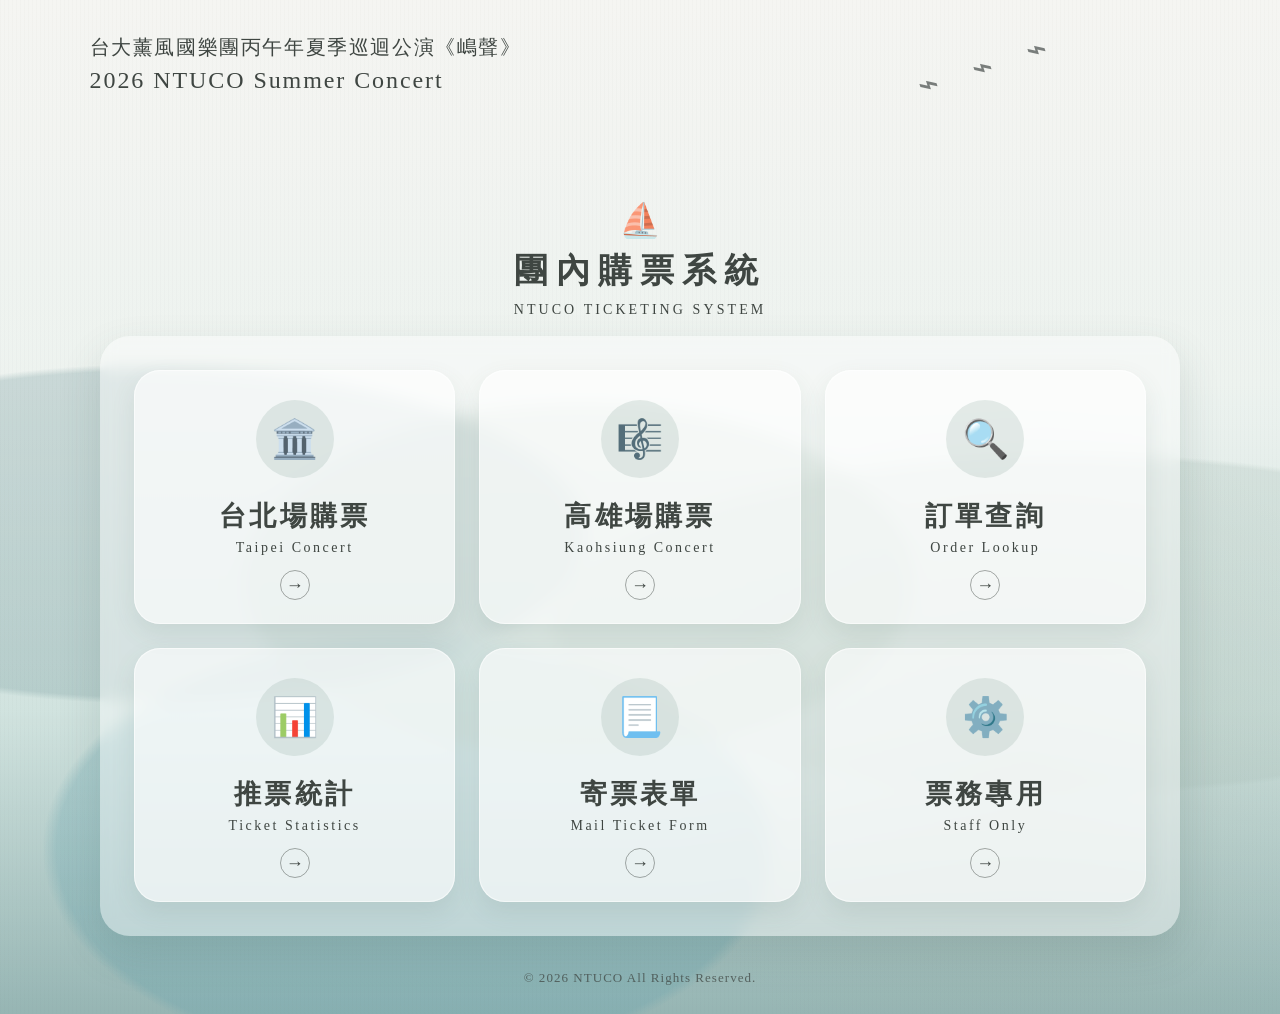
==== index.html @ ab38a542 "Update and rename home.html to index.html" ====
<!DOCTYPE html>
<html lang="zh-Hant">
<head>
  <meta charset="UTF-8" />
  <meta name="viewport" content="width=device-width, initial-scale=1.0" />
  <title>《嶋聲》團內購票系統</title>
  <link rel="stylesheet" href="./index.css" />
</head>

<body>
  <main class="home-page">
    <section class="hero">
      <div class="poster-info">
        <p class="concert-label">台大薰風國樂團丙午年夏季巡迴公演《嶋聲》</p>
        <h1>2026 NTUCO Summer Concert</h1>
      </div>

      <div class="birds">⌁ ⌁ ⌁</div>
    </section>

    <section class="system-title">
      <div class="boat">⛵</div>
      <h2>團內購票系統</h2>
      <p>NTUCO TICKETING SYSTEM</p>
    </section>

    <section class="menu-panel">
      <a href="/orders.html" class="menu-card">
        <div class="icon">🏛️</div>
        <h3>台北場購票</h3>
        <p>Taipei Concert</p>
        <span>→</span>
      </a>

      <a href="/orders.html" class="menu-card">
        <div class="icon">🎼</div>
        <h3>高雄場購票</h3>
        <p>Kaohsiung Concert</p>
        <span>→</span>
      </a>

      <a href="/orders.html" class="menu-card">
        <div class="icon">🔍</div>
        <h3>訂單查詢</h3>
        <p>Order Lookup</p>
        <span>→</span>
      </a>

      <a href="/stats.html" class="menu-card">
        <div class="icon">📊</div>
        <h3>推票統計</h3>
        <p>Ticket Statistics</p>
        <span>→</span>
      </a>

      <a href="/orders.html" class="menu-card">
        <div class="icon">📃</div>
        <h3>寄票表單</h3>
        <p>Mail Ticket Form</p>
        <span>→</span>
      </a>

      <a href="/admin.html" class="menu-card">
        <div class="icon">⚙️</div>
        <h3>票務專用</h3>
        <p>Staff Only</p>
        <span>→</span>
      </a>
    </section>

    <footer>
      © 2026 NTUCO All Rights Reserved.
    </footer>
  </main>
</body>
</html>
---- index.css ----
* {
  box-sizing: border-box;
}

body {
  margin: 0;
  font-family: "Noto Serif TC", "Songti TC", "PMingLiU", serif;
  color: #3f4642;
  background:
    radial-gradient(circle at 80% 75%, rgba(130, 145, 130, 0.22), transparent 28%),
    linear-gradient(to bottom, #f3f3ef 0%, #e9f0ec 38%, #c7ddd8 70%, #7fa5a3 100%);
  min-height: 100vh;
}

.home-page {
  min-height: 100vh;
  padding: 34px 7vw 28px;
  position: relative;
  overflow: hidden;
}

.home-page::before {
  content: "";
  position: absolute;
  inset: 26% -10% 0;
  background:
    radial-gradient(ellipse at 18% 36%, rgba(80, 126, 130, 0.36) 0 24%, transparent 25%),
    radial-gradient(ellipse at 46% 42%, rgba(123, 158, 137, 0.34) 0 28%, transparent 29%),
    radial-gradient(ellipse at 78% 48%, rgba(153, 179, 170, 0.38) 0 30%, transparent 31%),
    radial-gradient(ellipse at 35% 78%, rgba(60, 139, 153, 0.35) 0 25%, transparent 26%);
  opacity: 0.8;
  z-index: 0;
}

.home-page::after {
  content: "";
  position: absolute;
  inset: 0;
  background-image:
    linear-gradient(rgba(255,255,255,0.18), rgba(255,255,255,0.18)),
    repeating-linear-gradient(90deg, rgba(80,80,80,0.025) 0 1px, transparent 1px 4px);
  pointer-events: none;
  z-index: 1;
}

.hero,
.system-title,
.menu-panel,
footer {
  position: relative;
  z-index: 2;
}

.hero {
  min-height: 160px;
}

.concert-label {
  margin: 0 0 6px;
  font-size: 20px;
  letter-spacing: 0.08em;
}

.poster-info h1 {
  margin: 0;
  font-size: 24px;
  font-weight: 500;
  letter-spacing: 0.08em;
}

.dates {
  margin-top: 40px;
  display: grid;
  gap: 22px;
}

.date-block {
  display: flex;
  align-items: center;
  gap: 24px;
}

.date-main {
  font-size: 74px;
  line-height: 1;
  color: #1d1d1b;
  letter-spacing: -0.04em;
}

.time {
  display: block;
  font-size: 26px;
  margin-bottom: 4px;
}

.date-block strong {
  display: block;
  font-size: 25px;
  font-weight: 600;
}

.date-block small {
  display: block;
  font-size: 14px;
  margin-top: 3px;
}

.birds {
  position: absolute;
  top: 10px;
  right: 10vw;
  font-size: 34px;
  letter-spacing: 14px;
  transform: rotate(-18deg);
  color: rgba(55, 62, 60, 0.65);
}

.system-title {
  text-align: center;
  margin-top: 6px;
  margin-bottom: 18px;
}

.boat {
  font-size: 34px;
  margin-bottom: 8px;
  opacity: 0.7;
}

.system-title h2 {
  margin: 0;
  font-size: 34px;
  letter-spacing: 0.24em;
  font-weight: 600;
}

.system-title p {
  margin: 8px 0 0;
  font-size: 14px;
  letter-spacing: 0.22em;
}

.menu-panel {
  max-width: 1080px;
  margin: 0 auto;
  padding: 34px;
  border-radius: 30px;
  background: rgba(255, 255, 255, 0.42);
  backdrop-filter: blur(8px);
  box-shadow: 0 18px 42px rgba(64, 91, 89, 0.16);
  display: grid;
  grid-template-columns: repeat(3, 1fr);
  gap: 24px;
}

.menu-card {
  min-height: 210px;
  padding: 30px 20px 24px;
  border-radius: 26px;
  background: rgba(255, 255, 255, 0.62);
  text-decoration: none;
  color: #3f4642;
  text-align: center;
  box-shadow: inset 0 0 0 1px rgba(255,255,255,0.55),
              0 10px 24px rgba(74, 96, 94, 0.11);
  transition: transform 0.25s ease, background 0.25s ease, box-shadow 0.25s ease;
}

.menu-card:hover {
  transform: translateY(-6px);
  background: rgba(255, 255, 255, 0.82);
  box-shadow: 0 16px 32px rgba(63, 91, 89, 0.18);
}

.icon {
  width: 78px;
  height: 78px;
  margin: 0 auto 20px;
  border-radius: 50%;
  background: rgba(129, 160, 152, 0.2);
  display: flex;
  align-items: center;
  justify-content: center;
  font-size: 38px;
}

.menu-card h3 {
  margin: 0;
  font-size: 27px;
  font-weight: 600;
  letter-spacing: 0.12em;
}

.menu-card p {
  margin: 6px 0 14px;
  font-family: Georgia, serif;
  font-size: 14px;
  letter-spacing: 0.18em;
}

.menu-card span {
  display: inline-flex;
  width: 30px;
  height: 30px;
  border: 1px solid rgba(63, 70, 66, 0.45);
  border-radius: 50%;
  align-items: center;
  justify-content: center;
  font-size: 18px;
}

footer {
  margin-top: 34px;
  text-align: center;
  font-size: 13px;
  letter-spacing: 0.08em;
  opacity: 0.75;
}

@media (max-width: 900px) {
  .home-page {
    padding: 30px 18px 24px;
  }

  .hero {
    min-height: auto;
  }

  .concert-label {
    font-size: 16px;
  }

  .poster-info h1 {
    font-size: 18px;
  }

  .date-main {
    font-size: 54px;
  }

  .time {
    font-size: 21px;
  }

  .date-block strong {
    font-size: 22px;
  }

  .birds {
    display: none;
  }

  .system-title {
    margin-top: 42px;
  }

  .system-title h2 {
    font-size: 28px;
    letter-spacing: 0.16em;
  }

  .menu-panel {
    grid-template-columns: repeat(2, 1fr);
    padding: 22px;
    gap: 16px;
  }

  .menu-card {
    min-height: 180px;
  }

  .menu-card h3 {
    font-size: 23px;
  }
}

@media (max-width: 560px) {
  .dates {
    gap: 16px;
  }

  .date-block {
    gap: 16px;
  }

  .date-main {
    font-size: 48px;
  }

  .menu-panel {
    grid-template-columns: 1fr;
    padding: 18px;
  }

  .menu-card {
    min-height: 160px;
  }
}
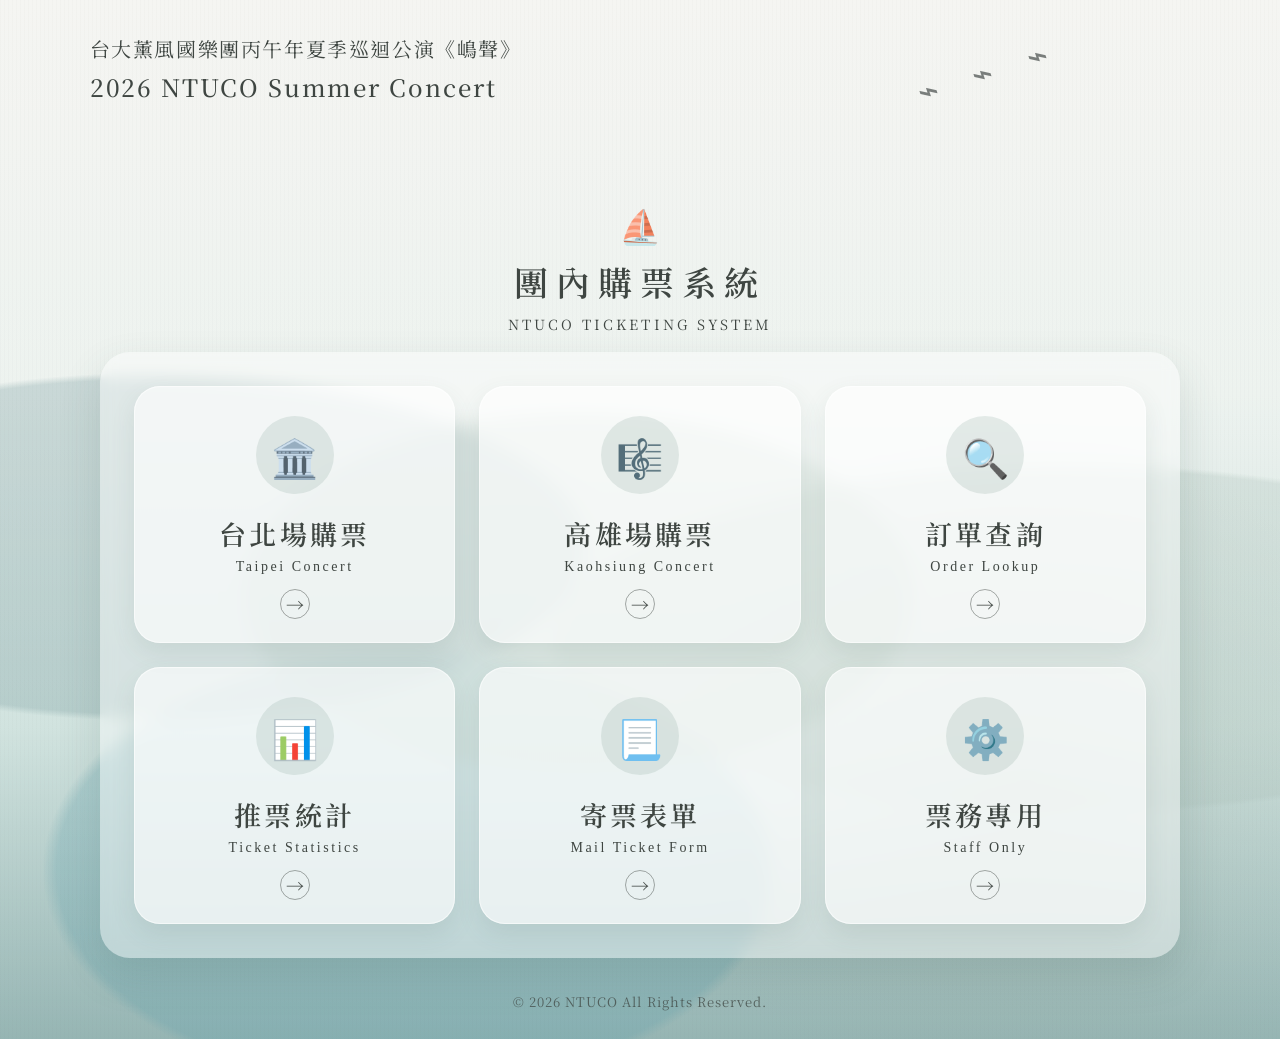
==== commit 00fe0592: "Update index.html" ====
--- a/index.html
+++ b/index.html
@@ -4,6 +4,11 @@
   <meta charset="UTF-8" />
   <meta name="viewport" content="width=device-width, initial-scale=1.0" />
   <title>《嶋聲》團內購票系統</title>
+  <!-- Google Fonts -->
+  <link rel="preconnect" href="https://fonts.googleapis.com">
+  <link rel="preconnect" href="https://fonts.gstatic.com" crossorigin>
+  <link href="https://fonts.googleapis.com/css2?family=Noto+Sans+TC:wght@400;500;700;900&family=Noto+Serif+TC:wght@400;500;700;900&display=swap" rel="stylesheet">
+  <!-- CSS -->
   <link rel="stylesheet" href="./index.css" />
 </head>
 
@@ -25,14 +30,14 @@
     </section>
 
     <section class="menu-panel">
-      <a href="/orders.html" class="menu-card">
+      <a href="/taipei.html" class="menu-card">
         <div class="icon">🏛️</div>
         <h3>台北場購票</h3>
         <p>Taipei Concert</p>
         <span>→</span>
       </a>
 
-      <a href="/orders.html" class="menu-card">
+      <a href="/kaohsiung.html" class="menu-card">
         <div class="icon">🎼</div>
         <h3>高雄場購票</h3>
         <p>Kaohsiung Concert</p>
@@ -53,7 +58,7 @@
         <span>→</span>
       </a>
 
-      <a href="/orders.html" class="menu-card">
+      <a href="/mailing.html" class="menu-card">
         <div class="icon">📃</div>
         <h3>寄票表單</h3>
         <p>Mail Ticket Form</p>
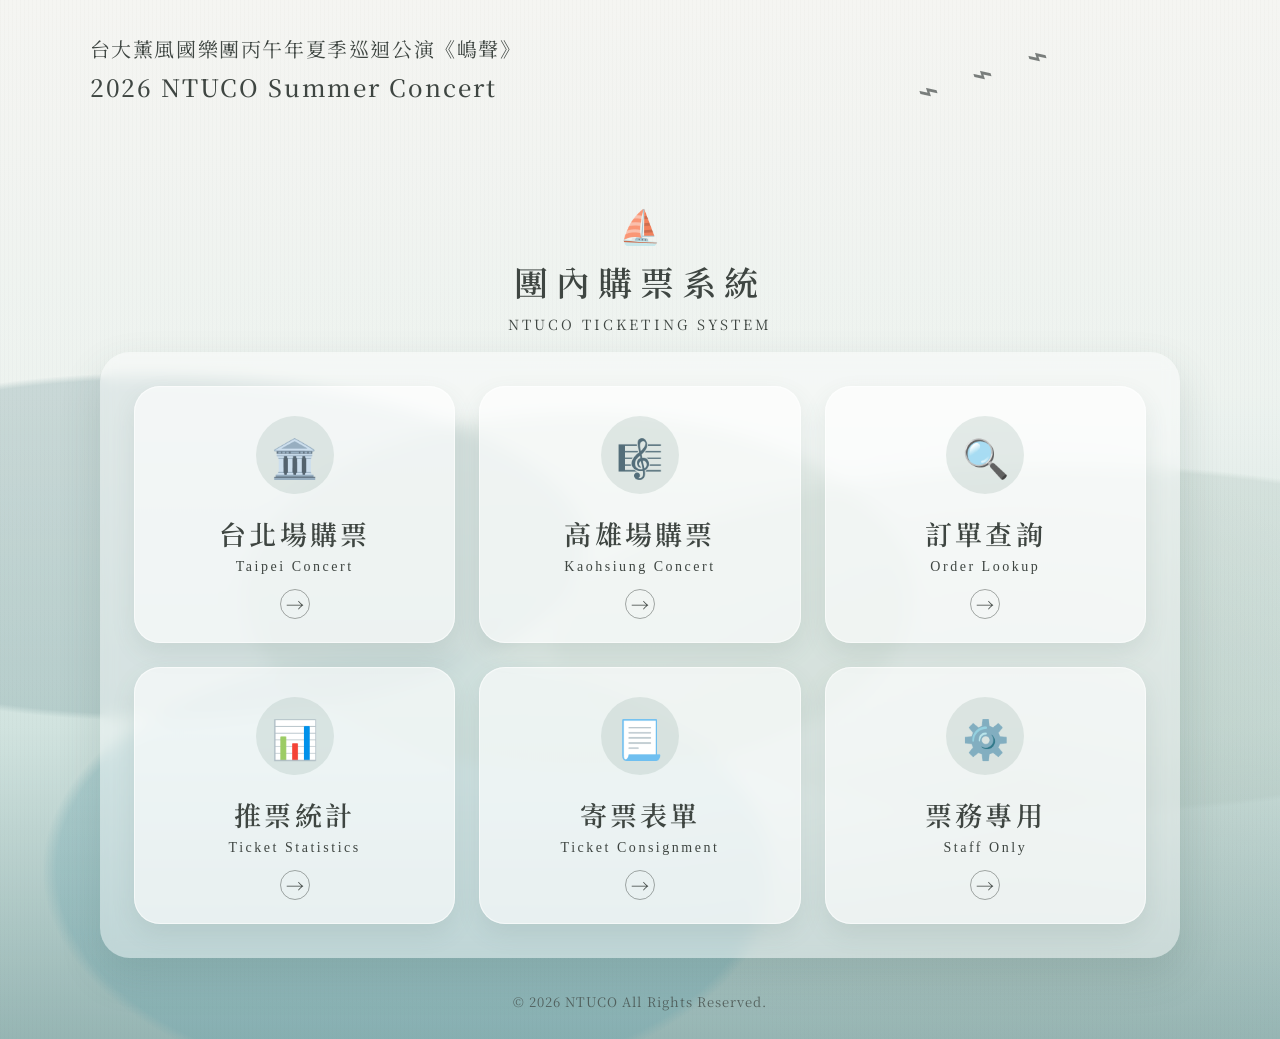
==== commit ce4314c2: "consignment" ====
--- a/index.html
+++ b/index.html
@@ -4,6 +4,7 @@
   <meta charset="UTF-8" />
   <meta name="viewport" content="width=device-width, initial-scale=1.0" />
   <title>《嶋聲》團內購票系統</title>
+  <link rel="icon" type="image/png" href="/NTUCO.png">
   <!-- Google Fonts -->
   <link rel="preconnect" href="https://fonts.googleapis.com">
   <link rel="preconnect" href="https://fonts.gstatic.com" crossorigin>
@@ -58,10 +59,10 @@
         <span>→</span>
       </a>
 
-      <a href="/mailing.html" class="menu-card">
+      <a href="/consignment.html" class="menu-card">
         <div class="icon">📃</div>
         <h3>寄票表單</h3>
-        <p>Mail Ticket Form</p>
+        <p>Ticket Consignment</p>
         <span>→</span>
       </a>
 
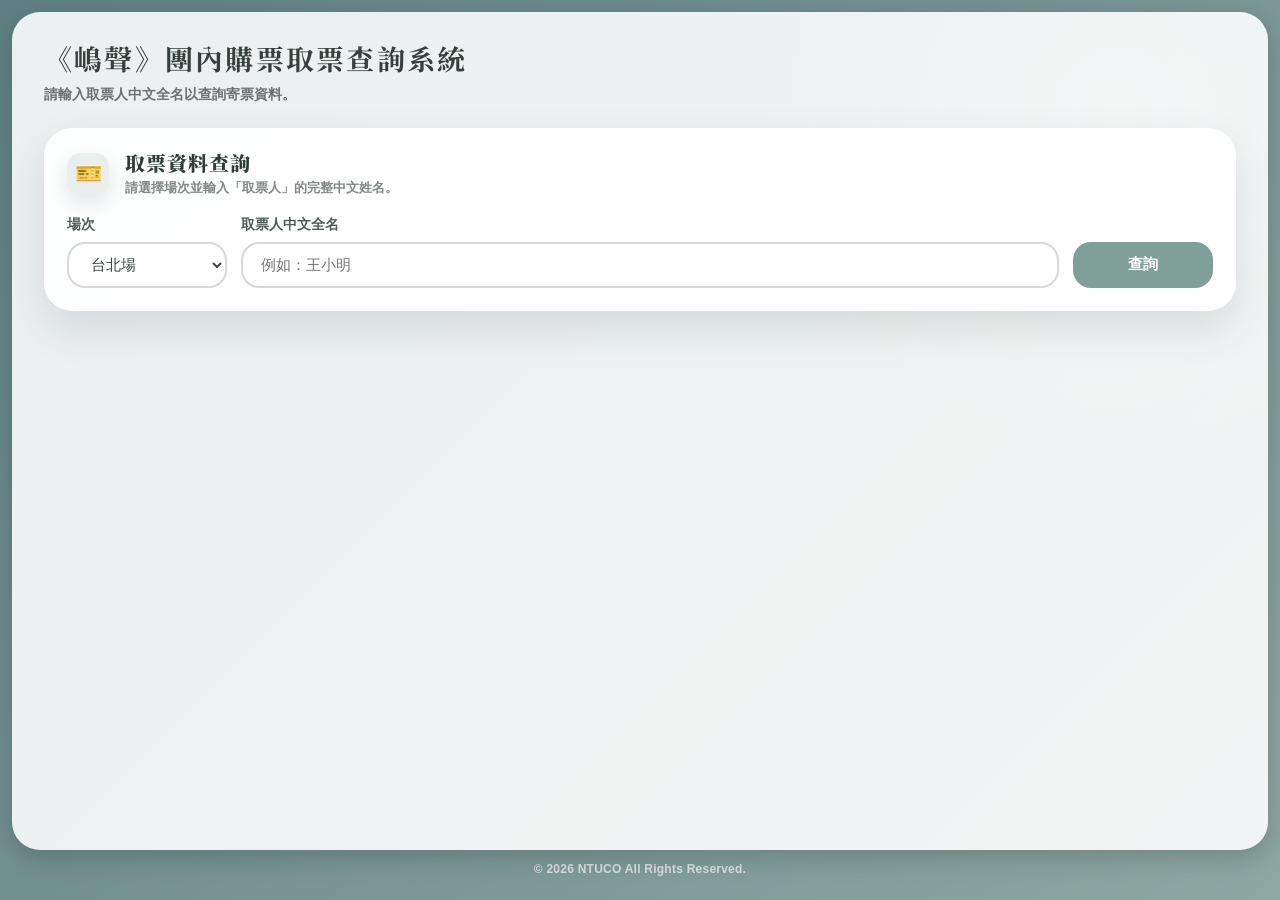
==== commit 96f43da3: "Initial commit" ====
--- a/index.html
+++ b/index.html
@@ -1,82 +1,1037 @@
 <!DOCTYPE html>
 <html lang="zh-Hant">
 <head>
-  <meta charset="UTF-8" />
-  <meta name="viewport" content="width=device-width, initial-scale=1.0" />
-  <title>《嶋聲》團內購票系統</title>
-  <link rel="icon" type="image/png" href="/NTUCO.png">
-  <!-- Google Fonts -->
-  <link rel="preconnect" href="https://fonts.googleapis.com">
-  <link rel="preconnect" href="https://fonts.gstatic.com" crossorigin>
-  <link href="https://fonts.googleapis.com/css2?family=Noto+Sans+TC:wght@400;500;700;900&family=Noto+Serif+TC:wght@400;500;700;900&display=swap" rel="stylesheet">
-  <!-- CSS -->
-  <link rel="stylesheet" href="./index.css" />
+    <meta charset="UTF-8" />
+    <meta name="viewport" content="width=device-width, initial-scale=1" />
+    <title>《嶋聲》團內購票取票查詢系統</title>
+    <link rel="icon" type="image/png" href="/NTUCO.png">
+
+    <link rel="preconnect" href="https://fonts.googleapis.com">
+    <link rel="preconnect" href="https://fonts.gstatic.com" crossorigin>
+    <link href="https://fonts.googleapis.com/css2?family=Noto+Sans+TC:wght@400;500;700;900&family=Noto+Serif+TC:wght@400;500;700;900&display=swap" rel="stylesheet">
+
+    <style>
+        :root {
+            --orders-main: #4f6f73;
+            --orders-accent: #7f9f98;
+            --orders-accent-hover: #6d8d87;
+            --orders-bg-start: #5f7f82;
+            --orders-bg-end: #8ea7a3;
+            --orders-shell-bg: rgba(255,255,255,0.88);
+        }
+
+        * { box-sizing: border-box; }
+
+        body.consignment-page {
+            margin: 0;
+            min-height: 100vh;
+            padding: 12px;
+            font-family: Arial, "Noto Sans TC", sans-serif;
+            color: #3f4642;
+            background: linear-gradient(135deg, var(--orders-bg-start), var(--orders-bg-end));
+        }
+
+        .consignment-shell {
+            position: relative;
+            min-height: calc(100vh - 24px - 38px);
+            overflow-y: auto;
+            background:
+                radial-gradient(circle at 88% 12%, rgba(255,255,255,0.34), transparent 26%),
+                var(--orders-shell-bg);
+            border-radius: 28px;
+            padding: 28px 32px 26px;
+            box-shadow: 0 8px 24px rgba(0, 0, 0, 0.18);
+        }
+
+        .consignment-hero {
+            position: relative;
+            display: flex;
+            align-items: flex-start;
+            justify-content: space-between;
+            gap: 18px;
+            margin-bottom: 24px;
+        }
+
+        .consignment-title-wrap { padding-right: 180px; }
+
+        .consignment-title-wrap h1 {
+            margin: 0;
+            font-family: "Noto Serif TC", "Songti TC", "PMingLiU", serif;
+            font-size: 28px;
+            font-weight: 700;
+            letter-spacing: 0.08em;
+            line-height: 1.35;
+            color: #37403d;
+        }
+
+        .consignment-note.main {
+            margin: 8px 0 0;
+            font-size: 14px;
+            font-weight: 700;
+            color: rgba(55, 64, 61, 0.72);
+        }
+
+        .back-link-btn {
+            position: absolute;
+            top: 0;
+            right: 0;
+            height: 44px;
+            padding: 0 20px;
+            border-radius: 16px;
+            border: 1.5px solid rgba(120,130,126,0.24);
+            background: rgba(255,255,255,0.72);
+            color: #4a5652;
+            font-size: 15px;
+            font-weight: 800;
+            text-decoration: none;
+            display: inline-flex;
+            align-items: center;
+            justify-content: center;
+        }
+
+        .audience-query-card,
+        .consignment-result-card {
+            background: rgba(255,255,255,0.9);
+            border: 1px solid rgba(255,255,255,0.72);
+            border-radius: 28px;
+            box-shadow: 0 18px 42px rgba(45, 65, 62, 0.13), inset 0 1px 0 rgba(255,255,255,0.86);
+        }
+
+        .audience-query-card { padding: 22px; margin-bottom: 22px; }
+
+        .summary-card-header {
+            display: flex;
+            align-items: center;
+            gap: 16px;
+            margin-bottom: 18px;
+        }
+
+        .summary-icon {
+            width: 42px;
+            height: 42px;
+            border-radius: 14px;
+            display: flex;
+            align-items: center;
+            justify-content: center;
+            background: rgba(127,159,152,0.16);
+            box-shadow: 0 8px 18px rgba(79,111,115,0.16);
+            font-size: 22px;
+            flex-shrink: 0;
+        }
+
+        .summary-label {
+            margin: 0;
+            font-family: "Noto Serif TC", "Songti TC", serif;
+            font-size: 20px;
+            font-weight: 900;
+            letter-spacing: 0.05em;
+            line-height: 1.15;
+            color: #2f3c39;
+        }
+
+        .query-card-note {
+            margin: 5px 0 0;
+            color: rgba(55,64,61,0.62);
+            font-size: 13px;
+            font-weight: 800;
+            line-height: 1.45;
+        }
+
+        .audience-query-form {
+            display: grid;
+            grid-template-columns: 160px minmax(240px, 1fr) 140px;
+            gap: 14px;
+            align-items: end;
+        }
+
+        .consignment-field {
+            display: flex;
+            flex-direction: column;
+            gap: 8px;
+        }
+
+        .consignment-field span {
+            color: #4e5b58;
+            font-size: 14px;
+            font-weight: 900;
+        }
+
+        .consignment-field input,
+        .consignment-field select {
+            width: 100%;
+            height: 46px;
+            border: 2px solid #d8d8d8;
+            border-radius: 18px;
+            padding: 0 18px;
+            font-size: 15px;
+            outline: none;
+            background: #fff;
+            color: #3f4642;
+        }
+
+        .consignment-field input:focus,
+        .consignment-field select:focus {
+            border-color: var(--orders-accent);
+            box-shadow: 0 0 0 4px rgba(127,159,152,0.16);
+        }
+
+        .consignment-search-btn {
+            height: 46px;
+            padding: 0 24px;
+            border: none;
+            border-radius: 18px;
+            background: var(--orders-accent);
+            color: white;
+            font-size: 15px;
+            font-weight: 800;
+            cursor: pointer;
+        }
+
+        .consignment-search-btn:hover { background: var(--orders-accent-hover); }
+        .consignment-search-btn:disabled { opacity: 0.55; cursor: not-allowed; }
+
+        .form-message {
+            margin: 12px 0 0;
+            padding: 14px 18px;
+            border-radius: 18px;
+            background: #fff8f7;
+            border: 1.5px solid #f0a59a;
+            color: #d64545;
+            font-size: 14px;
+            font-weight: 800;
+            line-height: 1.55;
+        }
+
+        .form-message.success {
+            background: #f2fbf6;
+            border-color: rgba(36,145,103,0.2);
+            color: #249167;
+        }
+
+        .hidden { display: none !important; }
+
+        .consignment-result-card { padding: 18px; }
+
+        .result-header {
+            display: flex;
+            align-items: flex-start;
+            justify-content: space-between;
+            gap: 14px;
+            margin-bottom: 12px;
+        }
+
+        .result-header h2 {
+            margin: 0;
+            font-family: "Noto Serif TC", "Songti TC", serif;
+            font-size: 22px;
+            font-weight: 900;
+            letter-spacing: 0.05em;
+            color: #2f3c39;
+        }
+
+        .result-header p {
+            margin: 4px 0 0;
+            color: rgba(55,64,61,0.62);
+            font-size: 14px;
+            font-weight: 800;
+            line-height: 1.45;
+        }
+
+        .query-summary-grid {
+            display: grid;
+            grid-template-columns: repeat(5, minmax(0, 1fr));
+            gap: 10px;
+            margin: 0 0 14px;
+        }
+
+        .query-summary-item {
+            padding: 12px 14px;
+            border-radius: 18px;
+            border: 1.5px solid rgba(120,130,126,0.16);
+            background: rgba(255,255,255,0.78);
+        }
+
+        .query-summary-item span {
+            display: block;
+            margin-bottom: 4px;
+            color: rgba(55,64,61,0.66);
+            font-size: 12px;
+            font-weight: 900;
+        }
+
+        .query-summary-item strong {
+            color: var(--orders-main);
+            font-size: 18px;
+            font-weight: 900;
+        }
+
+        .query-summary-item.highlight { background: #e9f7ef; border-color: rgba(36,145,103,0.16); }
+        .query-summary-item.highlight strong { color: #249167; }
+        .query-summary-item.warning { background: #fff7e8; border-color: rgba(199,143,45,0.18); }
+        .query-summary-item.warning strong { color: #9a6b24; }
+        .query-summary-item.blue { background: #eaf1ff; border-color: rgba(53,111,203,0.16); }
+        .query-summary-item.blue strong { color: #356fcb; }
+
+        .consignment-record-list {
+            display: flex;
+            flex-direction: column;
+            gap: 10px;
+        }
+
+        .consignment-record-card {
+            padding: 15px 16px;
+            border-radius: 22px;
+            border: 1.5px solid rgba(120,130,126,0.14);
+            background: rgba(255,255,255,0.84);
+        }
+
+        .compact-record-top {
+            display: grid;
+            grid-template-columns: 96px 1fr auto;
+            align-items: center;
+            gap: 12px;
+        }
+
+        .consignment-id-pill {
+            min-width: 88px;
+            padding: 8px 10px;
+            border-radius: 999px;
+            background: var(--orders-main);
+            color: white;
+            font-size: 14px;
+            font-weight: 900;
+            text-align: center;
+            letter-spacing: 0.03em;
+        }
+
+        .vip-id-pill { background: #9a6b24; }
+
+        .compact-record-name {
+            font-size: 19px;
+            font-weight: 900;
+            color: #2f3c39;
+        }
+
+        .compact-record-sub {
+            margin-top: 4px;
+            color: rgba(55,64,61,0.68);
+            font-size: 13px;
+            font-weight: 800;
+            line-height: 1.55;
+        }
+
+        .record-status-pill {
+            min-width: 180px;
+            min-height: 38px;
+            padding: 0 14px;
+            border-radius: 999px;
+            display: inline-flex;
+            align-items: center;
+            justify-content: center;
+            font-size: 13px;
+            font-weight: 900;
+            white-space: nowrap;
+        }
+
+        .record-status-pill.open { background: #e9f7ef; color: #249167; }
+        .record-status-pill.done { background: #eaf1ff; color: #356fcb; }
+        .record-status-pill.closed { background: #fff7e8; color: #9a6b24; }
+        .record-status-pill.free-pending { background: #f1f5f4; color: #65716e; }
+
+        .audience-note-box {
+            margin-top: 14px;
+            padding: 14px 16px;
+            border-radius: 18px;
+            background: #fff7e8;
+            border: 1.5px solid rgba(199,143,45,0.18);
+            color: #7b5a27;
+            font-size: 14px;
+            font-weight: 900;
+            line-height: 1.65;
+            text-align: center;
+        }
+
+
+        /* Old-site style result display */
+        .audience-table-wrap {
+            width: 100%;
+            overflow-x: auto;
+        }
+
+        .audience-result-table {
+            width: 100%;
+            min-width: 760px;
+            border-collapse: collapse;
+            background: rgba(255,255,255,0.9);
+            border-radius: 20px;
+            overflow: hidden;
+        }
+
+        .audience-result-table th,
+        .audience-result-table td {
+            padding: 14px 12px;
+            border-bottom: 1px solid rgba(120,130,126,0.14);
+            text-align: center;
+            font-size: 14px;
+            font-weight: 800;
+            color: #3f4642;
+            vertical-align: middle;
+        }
+
+        .audience-result-table th {
+            background: rgba(127,159,152,0.16);
+            color: #2f3c39;
+            font-weight: 900;
+            white-space: nowrap;
+        }
+
+        .audience-result-table tr:last-child td {
+            border-bottom: none;
+        }
+
+        .audience-id-capsule,
+        .audience-money-capsule {
+            display: inline-flex;
+            align-items: center;
+            justify-content: center;
+            min-width: 86px;
+            padding: 7px 12px;
+            border-radius: 999px;
+            font-size: 14px;
+            font-weight: 900;
+            line-height: 1;
+            white-space: nowrap;
+        }
+
+        .audience-id-capsule {
+            background: var(--orders-main);
+            color: white;
+        }
+
+        .audience-id-capsule.vip {
+            background: #9a6b24;
+        }
+
+        .audience-money-capsule {
+            background: #fff7e8;
+            color: #9a6b24;
+            border: 1.5px solid rgba(199,143,45,0.18);
+        }
+
+        .audience-status-text {
+            font-weight: 900;
+            white-space: nowrap;
+        }
+
+        .audience-status-text.ready {
+            color: #249167;
+        }
+
+        .audience-status-text.done {
+            color: #356fcb;
+        }
+
+        .audience-status-text.pending {
+            color: #9a6b24;
+        }
+
+        .audience-status-text.free {
+            color: #9a6b24;
+        }
+
+        .audience-mobile-list {
+            display: none;
+            flex-direction: column;
+            gap: 12px;
+        }
+
+        .audience-ticket-card {
+            padding: 16px;
+            border-radius: 20px;
+            border: 1.5px solid rgba(120,130,126,0.16);
+            background: rgba(255,255,255,0.86);
+        }
+
+        .audience-ticket-row {
+            display: flex;
+            align-items: flex-start;
+            justify-content: space-between;
+            gap: 14px;
+            padding: 7px 0;
+            border-bottom: 1px solid rgba(120,130,126,0.10);
+            font-size: 15px;
+            line-height: 1.45;
+        }
+
+        .audience-ticket-row:last-child {
+            border-bottom: none;
+            padding-bottom: 0;
+        }
+
+        .audience-ticket-label {
+            color: rgba(55,64,61,0.66);
+            font-weight: 900;
+            white-space: nowrap;
+        }
+
+        .audience-ticket-value {
+            color: #2f3c39;
+            font-weight: 900;
+            text-align: right;
+        }
+
+        .empty-state {
+            padding: 20px;
+            color: rgba(55,64,61,0.66);
+            font-size: 15px;
+            font-weight: 900;
+            text-align: center;
+        }
+
+        .updated-time {
+            margin-top: 12px;
+            color: rgba(55,64,61,0.62);
+            font-size: 13px;
+            font-weight: 800;
+            text-align: center;
+        }
+
+        .page-footer {
+            height: 38px;
+            display: flex;
+            align-items: center;
+            justify-content: center;
+
+            font-family: Arial, "Noto Sans TC", sans-serif;
+            color: rgba(255,255,255,0.68);
+            font-size: 12px;
+            font-weight: 600;
+            letter-spacing: 0.02em;
+        }
+
+        .orders-loading-overlay {
+            position: fixed;
+            inset: 0;
+            z-index: 1000;
+            display: flex;
+            align-items: center;
+            justify-content: center;
+            background: rgba(31, 42, 40, 0.35);
+            backdrop-filter: blur(4px);
+        }
+
+        .orders-loading-card {
+            min-width: 180px;
+            padding: 22px 24px;
+            border-radius: 24px;
+            background: rgba(255,255,255,0.94);
+            box-shadow: 0 16px 40px rgba(0,0,0,0.18);
+            color: #37403d;
+            font-size: 15px;
+            font-weight: 900;
+            text-align: center;
+        }
+
+        .orders-loading-spinner {
+            width: 34px;
+            height: 34px;
+            margin: 0 auto 12px;
+            border-radius: 50%;
+            border: 4px solid rgba(127,159,152,0.25);
+            border-top-color: var(--orders-accent);
+            animation: spin 0.9s linear infinite;
+        }
+
+        @keyframes spin { to { transform: rotate(360deg); } }
+
+        @media (max-width: 860px) {
+            .consignment-shell { padding: 24px 18px; }
+            .consignment-title-wrap { padding-right: 0; }
+            .back-link-btn { position: static; margin-top: 2px; }
+            .consignment-hero { flex-direction: column; }
+            .audience-query-form { grid-template-columns: 1fr; }
+            .query-summary-grid { grid-template-columns: repeat(2, minmax(0, 1fr)); }
+            .query-summary-item.highlight { grid-column: 1 / -1; }
+            .compact-record-top { grid-template-columns: 1fr; gap: 8px; }
+            .compact-record-sub { white-space: normal; }
+            .record-status-pill { width: 100%; min-width: 0; }
+            .consignment-id-pill { width: fit-content; min-width: 88px; }
+            .audience-table-wrap { display: none; }
+            .audience-mobile-list { display: flex; }
+        }
+
+        @media (max-width: 560px) {
+            body.consignment-page { padding: 8px; }
+            .consignment-shell { min-height: calc(100vh - 16px - 38px); border-radius: 24px; }
+            .consignment-title-wrap h1 { font-size: 24px; }
+            .query-summary-grid { grid-template-columns: 1fr; }
+            .query-summary-item.highlight { grid-column: auto; }
+        }
+    </style>
 </head>
 
-<body>
-  <main class="home-page">
-    <section class="hero">
-      <div class="poster-info">
-        <p class="concert-label">台大薰風國樂團丙午年夏季巡迴公演《嶋聲》</p>
-        <h1>2026 NTUCO Summer Concert</h1>
-      </div>
-
-      <div class="birds">⌁ ⌁ ⌁</div>
-    </section>
-
-    <section class="system-title">
-      <div class="boat">⛵</div>
-      <h2>團內購票系統</h2>
-      <p>NTUCO TICKETING SYSTEM</p>
-    </section>
-
-    <section class="menu-panel">
-      <a href="/taipei.html" class="menu-card">
-        <div class="icon">🏛️</div>
-        <h3>台北場購票</h3>
-        <p>Taipei Concert</p>
-        <span>→</span>
-      </a>
-
-      <a href="/kaohsiung.html" class="menu-card">
-        <div class="icon">🎼</div>
-        <h3>高雄場購票</h3>
-        <p>Kaohsiung Concert</p>
-        <span>→</span>
-      </a>
-
-      <a href="/orders.html" class="menu-card">
-        <div class="icon">🔍</div>
-        <h3>訂單查詢</h3>
-        <p>Order Lookup</p>
-        <span>→</span>
-      </a>
-
-      <a href="/stats.html" class="menu-card">
-        <div class="icon">📊</div>
-        <h3>推票統計</h3>
-        <p>Ticket Statistics</p>
-        <span>→</span>
-      </a>
-
-      <a href="/consignment.html" class="menu-card">
-        <div class="icon">📃</div>
-        <h3>寄票表單</h3>
-        <p>Ticket Consignment</p>
-        <span>→</span>
-      </a>
-
-      <a href="/admin.html" class="menu-card">
-        <div class="icon">⚙️</div>
-        <h3>票務專用</h3>
-        <p>Staff Only</p>
-        <span>→</span>
-      </a>
-    </section>
-
-    <footer>
-      © 2026 NTUCO All Rights Reserved.
+<body class="consignment-page audience-query-page">
+    <main class="consignment-shell">
+        <header class="consignment-hero">
+            <div class="consignment-title-wrap">
+                <h1>《嶋聲》團內購票取票查詢系統</h1>
+                <p class="consignment-note main">
+                    請輸入取票人中文全名以查詢寄票資料。
+                </p>
+            </div>
+        </header>
+
+        <section class="audience-query-card">
+            <div class="summary-card-header">
+                <div class="summary-icon">🎫</div>
+                <div>
+                    <div class="summary-label">取票資料查詢</div>
+                    <p class="query-card-note">
+                        請選擇場次並輸入「取票人」的完整中文姓名。
+                    </p>
+                </div>
+            </div>
+
+            <form id="audience-query-form" class="audience-query-form">
+                <label class="consignment-field">
+                    <span>場次</span>
+                    <select id="concert-code">
+                        <option value="tp">台北場</option>
+                        <option value="kh">高雄場</option>
+                    </select>
+                </label>
+
+                <label class="consignment-field">
+                    <span>取票人中文全名</span>
+                    <input id="audience-name" type="text" inputmode="text" autocomplete="name" placeholder="例如：王小明">
+                </label>
+
+                <button id="search-btn" class="consignment-search-btn" type="submit">
+                    查詢
+                </button>
+            </form>
+
+            <div id="form-message" class="form-message hidden"></div>
+        </section>
+
+        <section id="result-card" class="consignment-result-card query-result-card hidden">
+            <div class="result-header">
+                <div>
+                    <h2 id="result-title">查詢結果</h2>
+                    <p id="result-note">請確認以下資料。</p>
+                </div>
+            </div>
+
+            <div id="summary-grid" class="query-summary-grid hidden">
+                <div class="query-summary-item">
+                    <span>取票筆數</span>
+                    <strong id="record-count">0 筆</strong>
+                </div>
+                <div class="query-summary-item">
+                    <span>總張數</span>
+                    <strong id="ticket-count">0 張</strong>
+                </div>
+                <div class="query-summary-item highlight">
+                    <span>應付金額</span>
+                    <strong id="total-amount">$0</strong>
+                </div>
+                <div class="query-summary-item warning">
+                    <span>尚未可取</span>
+                    <strong id="pending-count">0 筆</strong>
+                </div>
+                <div class="query-summary-item blue">
+                    <span>可取／已取</span>
+                    <strong id="ready-count">0 筆</strong>
+                </div>
+            </div>
+
+            <div id="result-list" class="consignment-record-list"></div>
+            <div id="audience-note" class="audience-note-box hidden"></div>
+            <div id="updated-time" class="updated-time"></div>
+        </section>
+    </main>
+
+    <footer class="page-footer">
+        © 2026 NTUCO All Rights Reserved.
     </footer>
-  </main>
+
+    <div id="loading-overlay" class="orders-loading-overlay hidden">
+        <div class="orders-loading-card">
+            <div class="orders-loading-spinner"></div>
+            <div>查詢中...</div>
+        </div>
+    </div>
+
+    <script>
+        const form = document.getElementById("audience-query-form");
+        const concertCodeInput = document.getElementById("concert-code");
+        const audienceNameInput = document.getElementById("audience-name");
+        const searchBtn = document.getElementById("search-btn");
+        const formMessage = document.getElementById("form-message");
+        const resultCard = document.getElementById("result-card");
+        const resultTitle = document.getElementById("result-title");
+        const resultNote = document.getElementById("result-note");
+        const summaryGrid = document.getElementById("summary-grid");
+        const resultList = document.getElementById("result-list");
+        const audienceNote = document.getElementById("audience-note");
+        const updatedTime = document.getElementById("updated-time");
+        const loadingOverlay = document.getElementById("loading-overlay");
+
+        const recordCountEl = document.getElementById("record-count");
+        const ticketCountEl = document.getElementById("ticket-count");
+        const totalAmountEl = document.getElementById("total-amount");
+        const pendingCountEl = document.getElementById("pending-count");
+        const readyCountEl = document.getElementById("ready-count");
+
+        const concertLabels = {
+            tp: "台北場",
+            kh: "高雄場",
+        };
+
+        let searching = false;
+
+        form.addEventListener("submit", async (event) => {
+            event.preventDefault();
+            await searchAudienceRecords();
+        });
+
+        audienceNameInput.addEventListener("keydown", (event) => {
+            if (event.key === "Enter") {
+                event.preventDefault();
+                searchAudienceRecords();
+            }
+        });
+
+        async function searchAudienceRecords() {
+            if (searching) return;
+
+            const concertCode = concertCodeInput.value;
+            const audienceName = audienceNameInput.value.trim();
+
+            clearMessage();
+
+            if (!audienceName) {
+                showMessage("請輸入取票人中文全名");
+                return;
+            }
+
+            if (!isValidChineseFullName(audienceName)) {
+                showMessage("請輸入完整中文姓名；本系統不接受暱稱、英文、空白或部分姓名查詢。");
+                return;
+            }
+
+            searching = true;
+            searchBtn.disabled = true;
+            loadingOverlay.classList.remove("hidden");
+
+            try {
+                const response = await fetch("/api/consignment/audience-lookup", {
+                    method: "POST",
+                    headers: {
+                        "Content-Type": "application/json",
+                    },
+                    body: JSON.stringify({
+                        concert_code: concertCode,
+                        audience_name: audienceName,
+                    }),
+                });
+
+                const result = await response.json();
+
+                if (!response.ok || !result.success) {
+                    showEmpty(result.message || "查詢失敗，請稍後再試");
+                    return;
+                }
+
+                // 保險：即使後端日後改成支援模糊搜尋，觀眾頁仍只顯示完全符合姓名的資料。
+                const records = (result.records || []).filter((record) => {
+                    return normalizeName(record.audience_name) === normalizeName(audienceName);
+                });
+
+                if (!records.length) {
+                    showEmpty("查無資料，請確認姓名與寄票人填寫的取票人姓名完全一致，或至前台確認。");
+                    return;
+                }
+
+                renderRecords(records, concertCode, audienceName);
+            } catch (error) {
+                showEmpty("網路或伺服器錯誤，請稍後再試");
+            } finally {
+                searching = false;
+                searchBtn.disabled = false;
+                loadingOverlay.classList.add("hidden");
+            }
+        }
+
+        function renderRecords(records, concertCode, audienceName) {
+            resultCard.classList.remove("hidden");
+            summaryGrid.classList.add("hidden");
+
+            const sortedRecords = [...records].sort((a, b) => {
+                const aPicked = (a.pickup_status || "pending") === "picked_up";
+                const bPicked = (b.pickup_status || "pending") === "picked_up";
+                return Number(aPicked) - Number(bPicked);
+            });
+
+            const ticketCount = sortedRecords.reduce((sum, record) => {
+                return sum + Number(record.quantity || 0);
+            }, 0);
+
+            resultTitle.textContent = `${maskChineseName(audienceName)} 的取票資料`;
+            resultNote.textContent = `${concertLabels[concertCode] || concertCode}｜共 ${sortedRecords.length} 筆資料。請向前台告知畫面上的編號。`;
+
+            const tableRows = sortedRecords.map(createTableRow).join("");
+            const mobileCards = sortedRecords.map(createMobileCard).join("");
+
+            resultList.innerHTML = `
+                <div class="audience-table-wrap">
+                    <table class="audience-result-table">
+                        <thead>
+                            <tr>
+                                <th>編號</th>
+                                <th>取票人</th>
+                                <th>張數</th>
+                                <th>付款情況</th>
+                                <th>寄票人</th>
+                                <th>取票狀態</th>
+                            </tr>
+                        </thead>
+                        <tbody>
+                            ${tableRows}
+                        </tbody>
+                    </table>
+                </div>
+
+                <div class="audience-mobile-list">
+                    ${mobileCards}
+                </div>
+            `;
+
+            const hasVipTicket = sortedRecords.some((record) => {
+                const ownerName = String(record.owner_name || "");
+                const id = String(record.consignment_id || "").toUpperCase();
+                return ownerName.includes("貴賓票") || ownerName.includes("高手觀摩") || id.includes("VIP");
+            });
+
+            audienceNote.classList.remove("hidden");
+            audienceNote.innerHTML = hasVipTicket
+                ? "🎟️ 領取貴賓票者可直接前往前台領票，前台人員將會給予協助～祝您聆聽愉快！"
+                : "請備好整數零錢，並於前台告知畫面上的編號，謝謝！";
+
+            updatedTime.textContent = `資料查詢時間：${formatNow()}`;
+            resultCard.scrollIntoView({ behavior: "smooth", block: "start" });
+        }
+
+        function displayConsignmentId(record) {
+            const raw = String(record.consignment_id || record.number || "").trim();
+
+            // 觀眾頁隱藏場次前綴 TP / KH：TP0005 → 0005；KH0005 → 0005；TPVIP01 → VIP01。
+            return raw.replace(/^(TP|KH)/i, "") || "-";
+        }
+
+        function createTableRow(record) {
+            const rawConsignmentId = record.consignment_id || "-";
+            const consignmentId = displayConsignmentId(record);
+            const isVipConsignment = String(rawConsignmentId).toUpperCase().includes("VIP");
+            const quantity = Number(record.quantity || 0);
+            const payDisplay = paymentDisplay(record);
+            const pickup = pickupDisplay(record);
+
+            return `
+                <tr>
+                    <td>
+                        <span class="audience-id-capsule ${isVipConsignment ? "vip" : ""}">
+                            ${escapeHtml(consignmentId)}
+                        </span>
+                    </td>
+                    <td>${escapeHtml(maskChineseName(record.audience_name || "-"))}</td>
+                    <td>${quantity} 張</td>
+                    <td>${payDisplay}</td>
+                    <td>${escapeHtml(displayOwnerName(record.owner_name || "-"))}</td>
+                    <td>
+                        <span class="audience-status-text ${pickup.className}">
+                            ${escapeHtml(pickup.text)}
+                        </span>
+                    </td>
+                </tr>
+            `;
+        }
+
+        function createMobileCard(record) {
+            const rawConsignmentId = record.consignment_id || "-";
+            const consignmentId = displayConsignmentId(record);
+            const isVipConsignment = String(rawConsignmentId).toUpperCase().includes("VIP");
+            const quantity = Number(record.quantity || 0);
+            const payDisplay = paymentDisplay(record);
+            const pickup = pickupDisplay(record);
+
+            return `
+                <article class="audience-ticket-card">
+                    <div class="audience-ticket-row">
+                        <span class="audience-ticket-label">編號</span>
+                        <span class="audience-ticket-value">
+                            <span class="audience-id-capsule ${isVipConsignment ? "vip" : ""}">
+                                ${escapeHtml(consignmentId)}
+                            </span>
+                        </span>
+                    </div>
+                    <div class="audience-ticket-row">
+                        <span class="audience-ticket-label">取票人</span>
+                        <span class="audience-ticket-value">${escapeHtml(maskChineseName(record.audience_name || "-"))}</span>
+                    </div>
+                    <div class="audience-ticket-row">
+                        <span class="audience-ticket-label">張數</span>
+                        <span class="audience-ticket-value">${quantity} 張</span>
+                    </div>
+                    <div class="audience-ticket-row">
+                        <span class="audience-ticket-label">付款</span>
+                        <span class="audience-ticket-value">${payDisplay}</span>
+                    </div>
+                    <div class="audience-ticket-row">
+                        <span class="audience-ticket-label">寄票人</span>
+                        <span class="audience-ticket-value">${escapeHtml(displayOwnerName(record.owner_name || "-"))}</span>
+                    </div>
+                    <div class="audience-ticket-row">
+                        <span class="audience-ticket-label">取票狀態</span>
+                        <span class="audience-ticket-value audience-status-text ${pickup.className}">${escapeHtml(pickup.text)}</span>
+                    </div>
+                </article>
+            `;
+        }
+
+        function paymentDisplay(record) {
+            const price = Number(record.price || 0);
+            const paymentStatus = record.payment_status || "unpaid";
+
+            if (paymentStatus === "free" || price === 0) {
+                return "無需付款";
+            }
+
+            const amountText = `$${price.toLocaleString("zh-TW")}`;
+
+            if (paymentStatus === "paid") {
+                return `已完成付款 <span class="audience-money-capsule">${amountText}</span>`;
+            }
+
+            return `需要付款 <span class="audience-money-capsule">${amountText}</span>`;
+        }
+
+        function pickupDisplay(record) {
+            const pickupStatus = record.pickup_status || "pending";
+
+            // 取票狀態的顏色只依 pickup_status 判斷，
+            // 不受是否需要付款影響。
+            if (pickupStatus === "picked_up") {
+                return { text: "已取票", className: "done" };
+            }
+
+            if (pickupStatus === "sent") {
+                return { text: "尚未取票", className: "ready" };
+            }
+
+            return { text: "尚未寄放前台", className: "pending" };
+        }
+
+        function consignmentStatusLabel(record) {
+            const price = Number(record.price || 0);
+            const pickupStatus = record.pickup_status || "pending";
+            const paymentStatus = record.payment_status || "unpaid";
+            const amountText = price > 0 ? `$${price.toLocaleString("zh-TW")}` : "";
+
+            let paymentText = "";
+            if (paymentStatus === "free" || price === 0) {
+                paymentText = "無需付款";
+            } else if (paymentStatus === "paid") {
+                paymentText = `已付款 ${amountText}`;
+            } else {
+                paymentText = `需付款 ${amountText}`;
+            }
+
+            let pickupText = "";
+            if (pickupStatus === "picked_up") {
+                pickupText = "已取票";
+            } else if (pickupStatus === "sent") {
+                pickupText = "已寄放前台，可取票";
+            } else {
+                pickupText = "尚未寄放前台";
+            }
+
+            return `${paymentText}｜${pickupText}`;
+        }
+
+        function consignmentStatusClass(record) {
+            const pickupStatus = record.pickup_status || "pending";
+            const paymentStatus = record.payment_status || "unpaid";
+
+            if (pickupStatus === "picked_up") return "done";
+            if (pickupStatus === "sent") return "open";
+            if (paymentStatus === "free") return "free-pending";
+            return "closed";
+        }
+
+        function showEmpty(message) {
+            resultCard.classList.remove("hidden");
+            summaryGrid.classList.add("hidden");
+            audienceNote.classList.add("hidden");
+            updatedTime.textContent = "";
+            resultTitle.textContent = "查詢結果";
+            resultNote.textContent = message;
+            resultList.innerHTML = `<div class="empty-state">${escapeHtml(message)}</div>`;
+        }
+
+        function showMessage(message, type = "error") {
+            formMessage.textContent = message;
+            formMessage.classList.remove("hidden");
+            formMessage.classList.toggle("success", type === "success");
+        }
+
+        function clearMessage() {
+            formMessage.textContent = "";
+            formMessage.classList.add("hidden");
+            formMessage.classList.remove("success");
+        }
+
+        function isValidChineseFullName(value) {
+            const text = String(value || "").trim();
+            return /^[\u4e00-\u9fff]{2,8}$/.test(text);
+        }
+
+        function normalizeName(value) {
+            return String(value || "").replace(/\s+/g, "").replace(/　/g, "").trim();
+        }
+
+        function maskChineseName(name) {
+            const text = String(name || "").trim();
+            if (text.length <= 1) return text;
+            if (text.length === 2) return `${text[0]}〇`;
+            return `${text[0]}〇${text.slice(2)}`;
+        }
+
+        function displayOwnerName(ownerName) {
+            const visibleLabels = ["貴賓票", "高手觀摩", "粉專購票", "戴瑋老師", "陳廷宇老師"];
+            const text = String(ownerName || "").trim();
+            if (visibleLabels.some((label) => text.includes(label))) return text;
+            return maskChineseName(text);
+        }
+
+        function formatNow() {
+            const now = new Date();
+            const y = now.getFullYear();
+            const m = String(now.getMonth() + 1).padStart(2, "0");
+            const d = String(now.getDate()).padStart(2, "0");
+            const hh = String(now.getHours()).padStart(2, "0");
+            const mm = String(now.getMinutes()).padStart(2, "0");
+            return `${y}/${m}/${d} ${hh}:${mm}`;
+        }
+
+        function escapeHtml(value) {
+            return String(value ?? "")
+                .replace(/&/g, "&amp;")
+                .replace(/</g, "&lt;")
+                .replace(/>/g, "&gt;")
+                .replace(/"/g, "&quot;")
+                .replace(/'/g, "&#039;");
+        }
+    </script>
 </body>
 </html>
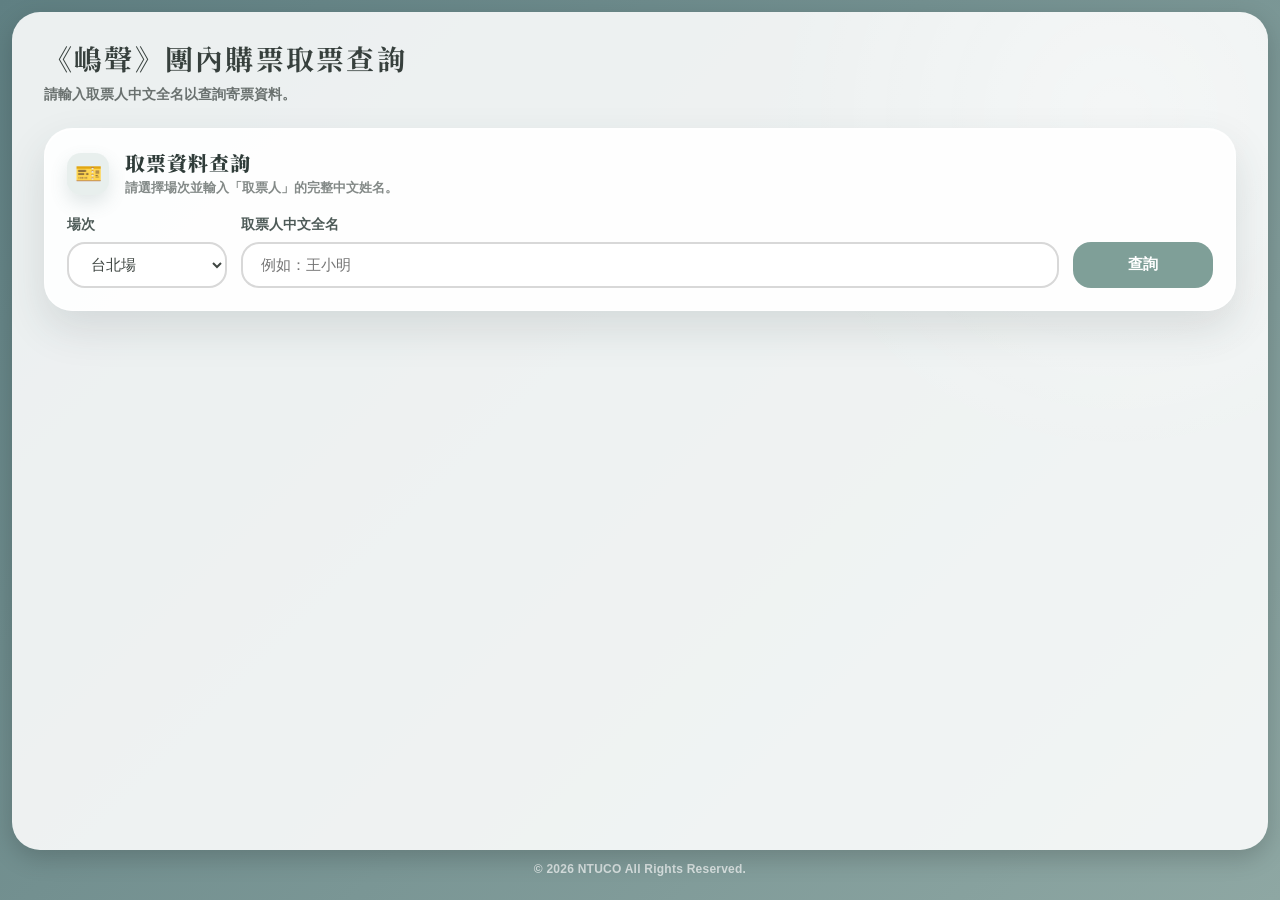
==== commit c54c5ddb: "logo" ====
--- a/index.html
+++ b/index.html
@@ -574,7 +574,7 @@
     <main class="consignment-shell">
         <header class="consignment-hero">
             <div class="consignment-title-wrap">
-                <h1>《嶋聲》團內購票取票查詢系統</h1>
+                <h1>《嶋聲》團內購票取票查詢</h1>
                 <p class="consignment-note main">
                     請輸入取票人中文全名以查詢寄票資料。
                 </p>
